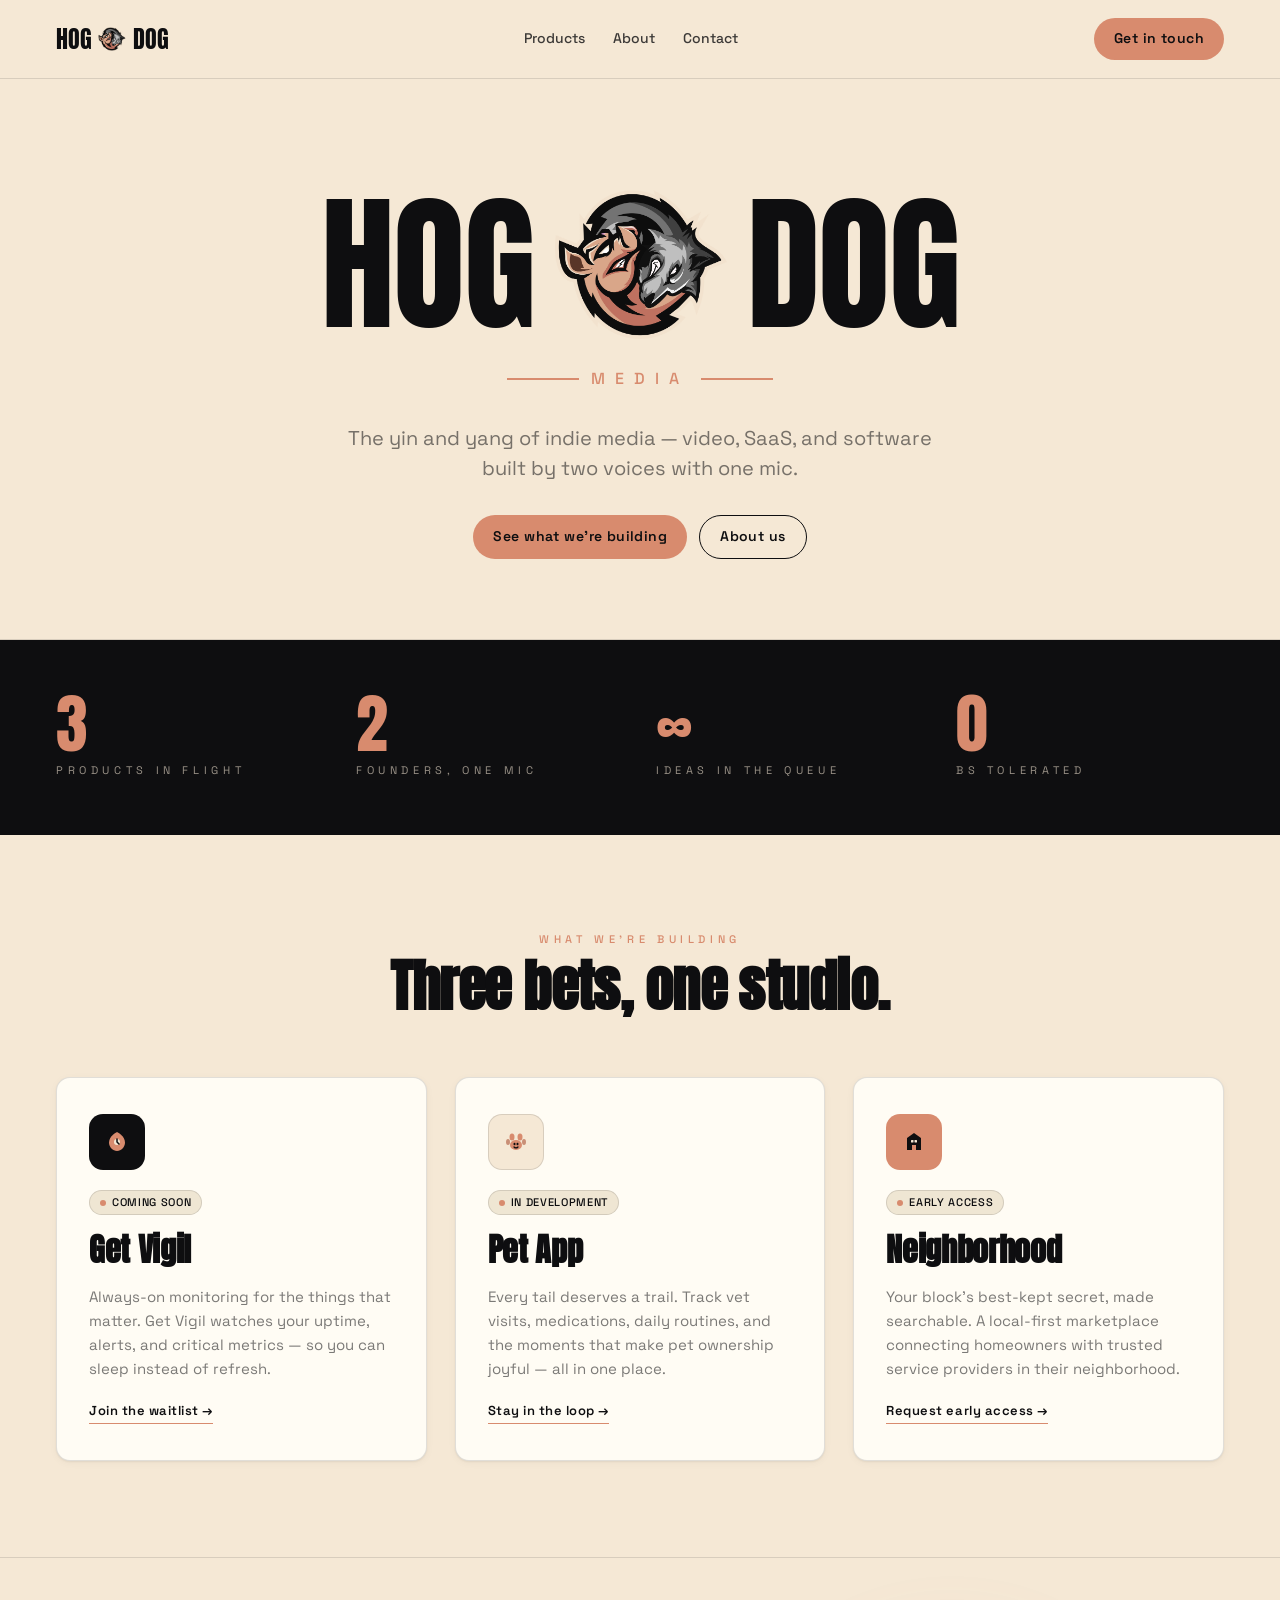
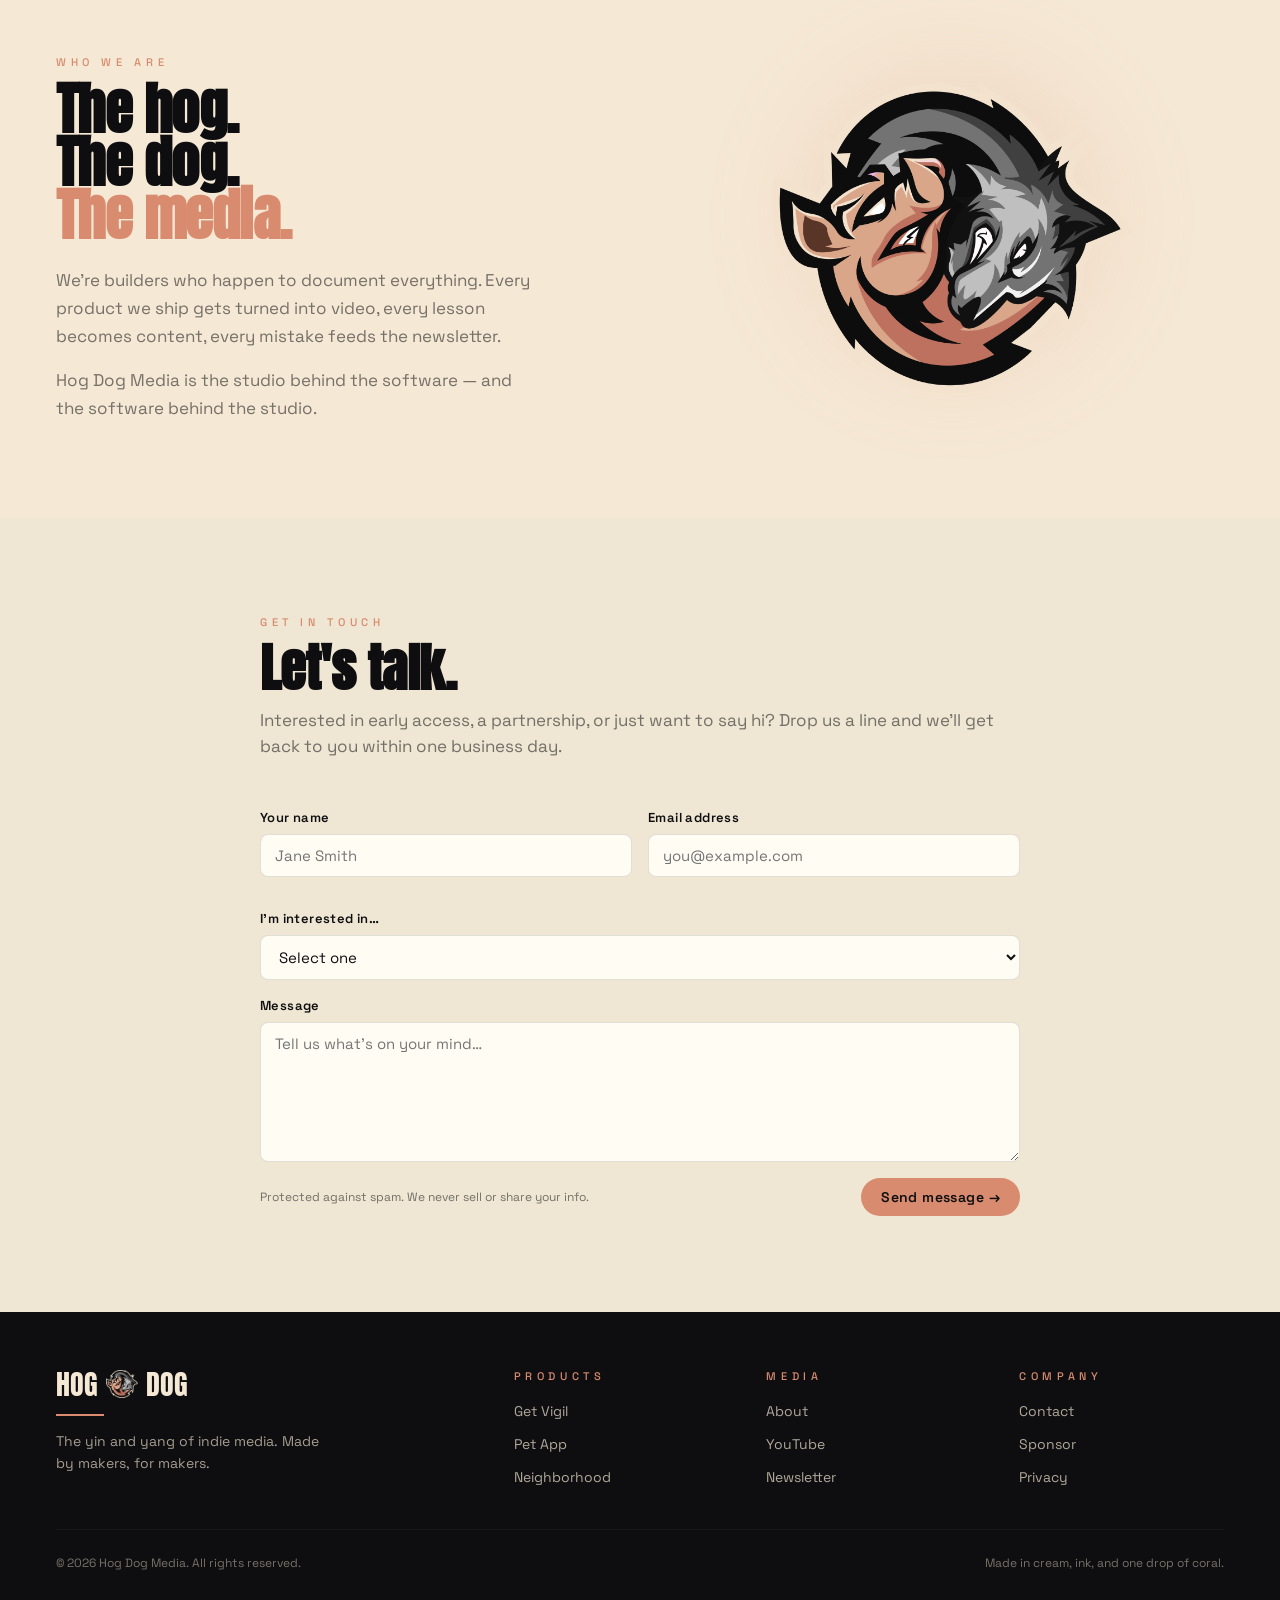
==== index.html @ 194b29c7 "Add landing page with V2 logo hero and product teasers - index.html: landing page with V2 Cream/Anto" ====
<!doctype html>
<html lang="en">
<head>
  <meta charset="utf-8">
  <title>Hog Dog Media</title>
  <meta name="viewport" content="width=device-width, initial-scale=1">
  <meta name="description" content="The yin and yang of indie media. Video, SaaS, and software — built by two voices with one mic.">

  <!-- Netlify identity / form detection -->
  <script>if(window.netlifyIdentity){window.netlifyIdentity.on("init",u=>{if(!u){window.netlifyIdentity.on("login",()=>{document.location.href="/admin/"})}})}</script>

  <link rel="preconnect" href="https://fonts.googleapis.com">
  <link rel="preconnect" href="https://fonts.gstatic.com" crossorigin>
  <link href="https://fonts.googleapis.com/css2?family=Anton&family=Space+Grotesk:wght@400;500;600;700&family=Fraunces:opsz,wght@9..144,400;9..144,600;9..144,800&display=swap" rel="stylesheet">

  <style>
    *, *::before, *::after { box-sizing: border-box; margin: 0; padding: 0; }

    :root {
      --cream:       #F5E8D5;
      --paper:       #EFE6D3;
      --ink:         #0E0E10;
      --coral:       #D88B6E;
      --coral-deep:  #B86A4D;
      --mute:        rgba(14,14,16,0.55);
      --line:        rgba(14,14,16,0.12);
      --font-display:'Anton', sans-serif;
      --font-body:   'Space Grotesk', system-ui, sans-serif;
      --font-serif:  'Fraunces', Georgia, serif;
    }

    html { scroll-behavior: smooth; }

    body {
      background: var(--cream);
      color: var(--ink);
      font-family: var(--font-body);
      font-size: 16px;
      line-height: 1.55;
      -webkit-font-smoothing: antialiased;
    }

    /* ── NAV ─────────────────────────────────── */
    .nav {
      position: sticky;
      top: 0;
      z-index: 100;
      background: var(--cream);
      border-bottom: 1px solid var(--line);
      padding: 18px 56px;
      display: flex;
      align-items: center;
      justify-content: space-between;
    }

    .nav-logo {
      display: inline-flex;
      align-items: center;
      gap: 7px;
      text-decoration: none;
      color: var(--ink);
    }
    .nav-logo .word {
      font-family: var(--font-display);
      font-size: 24px;
      line-height: 0.86;
      letter-spacing: -0.01em;
    }
    .nav-logo img { width: 28px; height: 28px; object-fit: contain; }

    .nav-links {
      display: flex;
      gap: 28px;
      list-style: none;
      font-size: 14px;
      font-weight: 500;
    }
    .nav-links a {
      color: var(--ink);
      text-decoration: none;
      opacity: 0.8;
      transition: opacity .15s;
    }
    .nav-links a:hover { opacity: 1; }

    .btn {
      display: inline-flex;
      align-items: center;
      gap: 6px;
      border: none;
      border-radius: 999px;
      padding: 10px 20px;
      font-family: var(--font-body);
      font-weight: 600;
      font-size: 14px;
      letter-spacing: 0.03em;
      cursor: pointer;
      text-decoration: none;
      transition: transform .15s, background .15s;
    }
    .btn:hover { transform: translateY(-1px); }
    .btn--coral { background: var(--coral); color: var(--ink); }
    .btn--coral:hover { background: var(--coral-deep); }
    .btn--ghost { background: transparent; color: var(--ink); border: 1.5px solid var(--ink); }

    /* ── HERO ────────────────────────────────── */
    .hero {
      padding: 100px 56px 80px;
      display: flex;
      flex-direction: column;
      align-items: center;
      text-align: center;
      gap: 32px;
    }

    .hero-logo {
      display: inline-flex;
      flex-direction: column;
      align-items: center;
      gap: 16px;
    }
    .hero-logo-row {
      display: flex;
      align-items: center;
      gap: 20px;
    }
    .hero-logo .word {
      font-family: var(--font-display);
      font-size: 148px;
      line-height: 0.86;
      letter-spacing: -0.01em;
      color: var(--ink);
    }
    .hero-logo img {
      width: 172px;
      height: 172px;
      object-fit: contain;
    }
    .hero-logo-tag {
      display: flex;
      align-items: center;
      gap: 12px;
    }
    .hero-logo-tag .rule {
      width: 72px;
      height: 2px;
      background: var(--coral);
    }
    .hero-logo-tag .label {
      font-family: var(--font-body);
      font-weight: 500;
      font-size: 16px;
      letter-spacing: 0.62em;
      color: var(--coral);
      text-transform: uppercase;
    }

    .hero-tagline {
      max-width: 600px;
      font-size: 20px;
      line-height: 1.5;
      color: var(--mute);
    }

    .hero-cta {
      display: flex;
      gap: 12px;
    }

    /* ── DIVIDER ─────────────────────────────── */
    .section-divider {
      width: 100%;
      height: 1px;
      background: var(--line);
    }

    /* ── PRODUCTS ────────────────────────────── */
    .products {
      padding: 96px 56px;
    }

    .section-header {
      text-align: center;
      margin-bottom: 64px;
    }
    .eyebrow {
      font-family: var(--font-body);
      font-size: 11px;
      font-weight: 500;
      letter-spacing: 0.42em;
      text-transform: uppercase;
      color: var(--coral);
      display: block;
      margin-bottom: 12px;
    }
    .section-title {
      font-family: var(--font-display);
      font-size: 56px;
      line-height: 0.95;
      letter-spacing: -0.01em;
    }

    .products-grid {
      display: grid;
      grid-template-columns: repeat(3, 1fr);
      gap: 28px;
    }

    .product-card {
      background: #FFFCF4;
      border: 1px solid var(--line);
      border-radius: 14px;
      padding: 36px 32px;
      display: flex;
      flex-direction: column;
      gap: 20px;
      transition: transform .2s, box-shadow .2s;
      box-shadow: 0 1px 2px rgba(14,14,16,0.06), 0 2px 8px rgba(14,14,16,0.04);
    }
    .product-card:hover {
      transform: translateY(-3px);
      box-shadow: 0 8px 24px rgba(14,14,16,0.10), 0 16px 40px rgba(14,14,16,0.07);
    }

    .product-icon {
      width: 56px;
      height: 56px;
      border-radius: 14px;
      display: flex;
      align-items: center;
      justify-content: center;
      font-size: 26px;
    }
    .product-icon--vigil   { background: #0E0E10; }
    .product-icon--pet     { background: #F5E8D5; border: 1px solid var(--line); }
    .product-icon--service { background: var(--coral); }

    .product-status {
      display: inline-flex;
      align-items: center;
      gap: 6px;
      background: var(--paper);
      border: 1px solid var(--line);
      border-radius: 999px;
      padding: 3px 10px;
      font-size: 11px;
      font-weight: 500;
      letter-spacing: 0.06em;
      text-transform: uppercase;
      width: fit-content;
    }
    .product-status::before {
      content: '';
      width: 6px;
      height: 6px;
      border-radius: 50%;
      background: var(--coral);
      display: block;
    }
    .product-status--live::before  { background: #3CB371; }
    .product-status--soon::before  { background: var(--coral); }

    .product-name {
      font-family: var(--font-display);
      font-size: 32px;
      line-height: 0.95;
      letter-spacing: -0.01em;
    }

    .product-desc {
      font-size: 15px;
      line-height: 1.6;
      color: var(--mute);
      flex: 1;
    }

    .product-link {
      display: inline-flex;
      align-items: center;
      gap: 6px;
      font-size: 13px;
      font-weight: 600;
      letter-spacing: 0.04em;
      color: var(--ink);
      text-decoration: none;
      border-bottom: 1.5px solid var(--coral);
      padding-bottom: 1px;
      width: fit-content;
      transition: color .15s;
    }
    .product-link:hover { color: var(--coral); }

    /* ── STATS ───────────────────────────────── */
    .stats {
      background: var(--ink);
      color: var(--cream);
      padding: 56px;
      display: grid;
      grid-template-columns: repeat(4, 1fr);
      gap: 32px;
    }
    .stat-number {
      font-family: var(--font-display);
      font-size: 64px;
      color: var(--coral);
      line-height: 0.9;
    }
    .stat-label {
      font-size: 11px;
      letter-spacing: 0.42em;
      text-transform: uppercase;
      opacity: 0.6;
      margin-top: 8px;
    }

    /* ── CONTACT ─────────────────────────────── */
    .contact {
      background: var(--paper);
      padding: 96px 56px;
    }
    .contact-inner {
      max-width: 760px;
      margin: 0 auto;
    }
    .contact-header {
      margin-bottom: 48px;
    }
    .contact-title {
      font-family: var(--font-display);
      font-size: 52px;
      line-height: 0.95;
      letter-spacing: -0.01em;
      margin-top: 10px;
    }
    .contact-subtitle {
      font-size: 17px;
      color: var(--mute);
      margin-top: 14px;
      line-height: 1.55;
    }

    .form-row {
      display: grid;
      grid-template-columns: 1fr 1fr;
      gap: 16px;
      margin-bottom: 16px;
    }
    .form-group {
      display: flex;
      flex-direction: column;
      gap: 6px;
      margin-bottom: 16px;
    }
    .form-label {
      font-size: 13px;
      font-weight: 600;
      letter-spacing: 0.03em;
    }
    .form-input,
    .form-select,
    .form-textarea {
      background: #FFFCF4;
      border: 1.5px solid var(--line);
      border-radius: 8px;
      padding: 11px 14px;
      font-family: var(--font-body);
      font-size: 15px;
      color: var(--ink);
      outline: none;
      transition: border-color .15s;
      width: 100%;
    }
    .form-input:focus,
    .form-select:focus,
    .form-textarea:focus { border-color: var(--coral); }
    .form-textarea { resize: vertical; min-height: 140px; }
    .form-select { cursor: pointer; }

    /* honeypot — visually hidden */
    .form-hp {
      position: absolute;
      left: -9999px;
      opacity: 0;
      height: 0;
      width: 0;
    }

    .form-footer {
      display: flex;
      align-items: center;
      justify-content: space-between;
      margin-top: 8px;
      flex-wrap: wrap;
      gap: 16px;
    }
    .form-note {
      font-size: 12px;
      color: var(--mute);
    }
    .form-success {
      display: none;
      background: #F0FAF4;
      border: 1px solid rgba(60,179,113,0.3);
      border-radius: 10px;
      padding: 20px 24px;
      font-size: 15px;
      color: #1a5c37;
      margin-top: 20px;
    }

    /* ── FOOTER ──────────────────────────────── */
    footer {
      background: var(--ink);
      color: var(--cream);
      padding: 56px;
    }
    .footer-grid {
      display: grid;
      grid-template-columns: 2fr 1fr 1fr 1fr;
      gap: 48px;
      margin-bottom: 40px;
    }
    .footer-logo {
      display: inline-flex;
      align-items: center;
      gap: 8px;
      margin-bottom: 14px;
    }
    .footer-logo .word {
      font-family: var(--font-display);
      font-size: 28px;
      line-height: 0.86;
      color: var(--cream);
    }
    .footer-logo img { width: 32px; height: 32px; object-fit: contain; }
    .footer-tagline {
      font-size: 14px;
      opacity: 0.65;
      max-width: 280px;
      line-height: 1.6;
    }
    .footer-col-title {
      font-size: 11px;
      font-weight: 500;
      letter-spacing: 0.42em;
      text-transform: uppercase;
      color: var(--coral);
      margin-bottom: 14px;
    }
    .footer-links {
      list-style: none;
      display: flex;
      flex-direction: column;
      gap: 8px;
    }
    .footer-links a {
      font-size: 14px;
      opacity: 0.7;
      color: var(--cream);
      text-decoration: none;
      transition: opacity .15s;
    }
    .footer-links a:hover { opacity: 1; }
    .footer-bottom {
      border-top: 1px solid rgba(245,232,213,0.10);
      padding-top: 24px;
      display: flex;
      justify-content: space-between;
      font-size: 12px;
      opacity: 0.45;
    }

    /* ── RESPONSIVE ──────────────────────────── */
    @media (max-width: 960px) {
      .nav { padding: 18px 28px; }
      .nav-links { display: none; }

      .hero { padding: 72px 28px 60px; }
      .hero-logo .word { font-size: 88px; }
      .hero-logo img { width: 104px; height: 104px; }
      .hero-logo-tag .rule { width: 48px; }
      .hero-logo-tag .label { font-size: 13px; }

      .products { padding: 72px 28px; }
      .products-grid { grid-template-columns: 1fr; }

      .stats { padding: 40px 28px; grid-template-columns: repeat(2, 1fr); }

      .contact { padding: 72px 28px; }
      .form-row { grid-template-columns: 1fr; }

      footer { padding: 40px 28px; }
      .footer-grid { grid-template-columns: 1fr 1fr; }
      .footer-bottom { flex-direction: column; gap: 8px; }
    }
  </style>
</head>
<body>

  <!-- ── NAV ──────────────────────────────────── -->
  <nav class="nav">
    <a href="#" class="nav-logo" aria-label="Hog Dog Media home">
      <span class="word">HOG</span>
      <img src="project/assets/mascot-circle.png" alt="">
      <span class="word">DOG</span>
    </a>
    <ul class="nav-links">
      <li><a href="#products">Products</a></li>
      <li><a href="#about">About</a></li>
      <li><a href="#contact">Contact</a></li>
    </ul>
    <a href="#contact" class="btn btn--coral">Get in touch</a>
  </nav>

  <!-- ── HERO ─────────────────────────────────── -->
  <section class="hero">
    <div class="hero-logo" role="img" aria-label="Hog Dog Media">
      <div class="hero-logo-row">
        <span class="word">HOG</span>
        <img src="project/assets/mascot-circle.png" alt="">
        <span class="word">DOG</span>
      </div>
      <div class="hero-logo-tag">
        <span class="rule"></span>
        <span class="label">Media</span>
        <span class="rule"></span>
      </div>
    </div>

    <p class="hero-tagline">
      The yin and yang of indie media — video, SaaS, and software
      built by two voices with one mic.
    </p>

    <div class="hero-cta">
      <a href="#products" class="btn btn--coral">See what we're building</a>
      <a href="#about" class="btn btn--ghost">About us</a>
    </div>
  </section>

  <div class="section-divider"></div>

  <!-- ── STATS ─────────────────────────────────── -->
  <section class="stats">
    <div>
      <div class="stat-number">3</div>
      <div class="stat-label">Products in flight</div>
    </div>
    <div>
      <div class="stat-number">2</div>
      <div class="stat-label">Founders, one mic</div>
    </div>
    <div>
      <div class="stat-number">∞</div>
      <div class="stat-label">Ideas in the queue</div>
    </div>
    <div>
      <div class="stat-number">0</div>
      <div class="stat-label">BS tolerated</div>
    </div>
  </section>

  <!-- ── PRODUCTS ──────────────────────────────── -->
  <section class="products" id="products">
    <div class="section-header">
      <span class="eyebrow">What we're building</span>
      <h2 class="section-title">Three bets, one studio.</h2>
    </div>

    <div class="products-grid">

      <!-- Get Vigil -->
      <div class="product-card">
        <div class="product-icon product-icon--vigil" aria-hidden="true">
          <svg width="28" height="28" viewBox="0 0 28 28" fill="none">
            <path d="M14 4C14 4 6 8 6 14.5C6 19.1944 9.80558 23 14 23C18.1944 23 22 19.1944 22 14.5C22 8 14 4 14 4Z" fill="#D88B6E"/>
            <circle cx="14" cy="14" r="3" fill="#F5E8D5"/>
            <path d="M14 11V14L16 16" stroke="#0E0E10" stroke-width="1.5" stroke-linecap="round"/>
          </svg>
        </div>
        <span class="product-status product-status--soon">Coming soon</span>
        <h3 class="product-name">Get Vigil</h3>
        <p class="product-desc">
          Always-on monitoring for the things that matter. Get Vigil watches your uptime, alerts,
          and critical metrics — so you can sleep instead of refresh.
        </p>
        <a href="#contact" class="product-link">Join the waitlist →</a>
      </div>

      <!-- Pet App -->
      <div class="product-card">
        <div class="product-icon product-icon--pet" aria-hidden="true">
          <svg width="28" height="28" viewBox="0 0 28 28" fill="none">
            <ellipse cx="10" cy="9" rx="2.5" ry="3.5" fill="#D88B6E"/>
            <ellipse cx="18" cy="9" rx="2.5" ry="3.5" fill="#D88B6E"/>
            <ellipse cx="6"  cy="14" rx="2" ry="3" fill="#C98F76"/>
            <ellipse cx="22" cy="14" rx="2" ry="3" fill="#C98F76"/>
            <ellipse cx="14" cy="17" rx="6" ry="5" fill="#D88B6E"/>
            <ellipse cx="12.5" cy="16" rx="1" ry="1.2" fill="#0E0E10"/>
            <ellipse cx="15.5" cy="16" rx="1" ry="1.2" fill="#0E0E10"/>
            <path d="M12 19 Q14 21 16 19" stroke="#0E0E10" stroke-width="1.2" stroke-linecap="round" fill="none"/>
          </svg>
        </div>
        <span class="product-status product-status--soon">In development</span>
        <h3 class="product-name">Pet App</h3>
        <p class="product-desc">
          Every tail deserves a trail. Track vet visits, medications, daily routines,
          and the moments that make pet ownership joyful — all in one place.
        </p>
        <a href="#contact" class="product-link">Stay in the loop →</a>
      </div>

      <!-- Service Provider Neighborhood Clone -->
      <div class="product-card">
        <div class="product-icon product-icon--service" aria-hidden="true">
          <svg width="28" height="28" viewBox="0 0 28 28" fill="none">
            <path d="M14 5L7 10V22H12V17H16V22H21V10L14 5Z" fill="#0E0E10"/>
            <rect x="11" y="12" width="2.5" height="2.5" rx="0.5" fill="#F5E8D5"/>
            <rect x="14.5" y="12" width="2.5" height="2.5" rx="0.5" fill="#F5E8D5"/>
          </svg>
        </div>
        <span class="product-status product-status--soon">Early access</span>
        <h3 class="product-name">Neighborhood</h3>
        <p class="product-desc">
          Your block's best-kept secret, made searchable. A local-first marketplace
          connecting homeowners with trusted service providers in their neighborhood.
        </p>
        <a href="#contact" class="product-link">Request early access →</a>
      </div>

    </div>
  </section>

  <div class="section-divider"></div>

  <!-- ── ABOUT ──────────────────────────────────── -->
  <section style="padding: 96px 56px; display: grid; grid-template-columns: 1fr 1fr; gap: 80px; align-items: center;" id="about">
    <div>
      <span class="eyebrow">Who we are</span>
      <h2 style="font-family: var(--font-display); font-size: 56px; line-height: 0.95; letter-spacing: -0.01em; margin-top: 10px;">
        The hog.<br>The dog.<br><span style="color: var(--coral);">The media.</span>
      </h2>
      <p style="font-size: 17px; color: var(--mute); margin-top: 24px; line-height: 1.65; max-width: 480px;">
        We're builders who happen to document everything. Every product we ship
        gets turned into video, every lesson becomes content, every mistake feeds the newsletter.
      </p>
      <p style="font-size: 17px; color: var(--mute); margin-top: 16px; line-height: 1.65; max-width: 480px;">
        Hog Dog Media is the studio behind the software — and the software behind the studio.
      </p>
    </div>
    <div style="display: flex; justify-content: center; position: relative;">
      <div style="position: absolute; width: 320px; height: 320px; border-radius: 50%; background: var(--coral); opacity: 0.14; filter: blur(48px);"></div>
      <img src="project/assets/mascot-circle.png" alt="Hog Dog mascot" style="width: 360px; height: 360px; object-fit: contain; position: relative;">
    </div>
  </section>

  <!-- ── CONTACT ────────────────────────────────── -->
  <section class="contact" id="contact">
    <div class="contact-inner">
      <div class="contact-header">
        <span class="eyebrow">Get in touch</span>
        <h2 class="contact-title">Let's talk.</h2>
        <p class="contact-subtitle">
          Interested in early access, a partnership, or just want to say hi?
          Drop us a line and we'll get back to you within one business day.
        </p>
      </div>

      <!-- Netlify form — data-netlify="true" enables form handling -->
      <!-- data-netlify-honeypot="bot-field" adds spam filtering -->
      <form
        name="contact"
        method="POST"
        data-netlify="true"
        data-netlify-honeypot="bot-field"
        id="contactForm"
      >
        <!-- Netlify requires a hidden input with the form name -->
        <input type="hidden" name="form-name" value="contact">

        <!-- Honeypot field — bots fill this in, humans don't see it -->
        <div class="form-hp" aria-hidden="true">
          <label>Don't fill this out if you're human: <input name="bot-field" tabindex="-1" autocomplete="off"></label>
        </div>

        <div class="form-row">
          <div class="form-group">
            <label class="form-label" for="cf-name">Your name</label>
            <input class="form-input" type="text" id="cf-name" name="name" placeholder="Jane Smith" required autocomplete="name">
          </div>
          <div class="form-group">
            <label class="form-label" for="cf-email">Email address</label>
            <input class="form-input" type="email" id="cf-email" name="email" placeholder="you@example.com" required autocomplete="email">
          </div>
        </div>

        <div class="form-group">
          <label class="form-label" for="cf-interest">I'm interested in…</label>
          <select class="form-select" id="cf-interest" name="interest" required>
            <option value="" disabled selected>Select one</option>
            <option value="get-vigil">Get Vigil — monitoring waitlist</option>
            <option value="pet-app">Pet App — early access</option>
            <option value="neighborhood">Neighborhood — service marketplace</option>
            <option value="partnership">Partnership / sponsorship</option>
            <option value="media">Media / press inquiry</option>
            <option value="other">Something else</option>
          </select>
        </div>

        <div class="form-group">
          <label class="form-label" for="cf-message">Message</label>
          <textarea class="form-textarea" id="cf-message" name="message" placeholder="Tell us what's on your mind…" required></textarea>
        </div>

        <div class="form-footer">
          <span class="form-note">
            Protected against spam. We never sell or share your info.
          </span>
          <button type="submit" class="btn btn--coral">Send message →</button>
        </div>
      </form>

      <div class="form-success" id="formSuccess" role="alert">
        ✓ Message sent! We'll be in touch within one business day.
      </div>
    </div>
  </section>

  <!-- ── FOOTER ─────────────────────────────────── -->
  <footer>
    <div class="footer-grid">
      <div>
        <div class="footer-logo">
          <span class="word">HOG</span>
          <img src="project/assets/mascot-circle.png" alt="">
          <span class="word">DOG</span>
        </div>
        <div style="height: 2px; background: var(--coral); width: 48px; margin-bottom: 14px;"></div>
        <p class="footer-tagline">The yin and yang of indie media. Made by makers, for makers.</p>
      </div>
      <div>
        <div class="footer-col-title">Products</div>
        <ul class="footer-links">
          <li><a href="#contact">Get Vigil</a></li>
          <li><a href="#contact">Pet App</a></li>
          <li><a href="#contact">Neighborhood</a></li>
        </ul>
      </div>
      <div>
        <div class="footer-col-title">Media</div>
        <ul class="footer-links">
          <li><a href="#about">About</a></li>
          <li><a href="#">YouTube</a></li>
          <li><a href="#">Newsletter</a></li>
        </ul>
      </div>
      <div>
        <div class="footer-col-title">Company</div>
        <ul class="footer-links">
          <li><a href="#contact">Contact</a></li>
          <li><a href="#">Sponsor</a></li>
          <li><a href="#">Privacy</a></li>
        </ul>
      </div>
    </div>
    <div class="footer-bottom">
      <span>© 2026 Hog Dog Media. All rights reserved.</span>
      <span>Made in cream, ink, and one drop of coral.</span>
    </div>
  </footer>

  <script>
    // Handle Netlify form AJAX submission for single-page feel
    const form = document.getElementById('contactForm');
    const success = document.getElementById('formSuccess');

    form.addEventListener('submit', async (e) => {
      e.preventDefault();
      const btn = form.querySelector('[type="submit"]');
      const original = btn.textContent;
      btn.textContent = 'Sending…';
      btn.disabled = true;

      try {
        const data = new FormData(form);
        const body = new URLSearchParams(data).toString();
        await fetch('/', {
          method: 'POST',
          headers: { 'Content-Type': 'application/x-www-form-urlencoded' },
          body,
        });
        form.style.display = 'none';
        success.style.display = 'block';
        success.scrollIntoView({ behavior: 'smooth', block: 'nearest' });
      } catch {
        btn.textContent = original;
        btn.disabled = false;
        alert('Something went wrong. Please try again or email us directly.');
      }
    });
  </script>

</body>
</html>
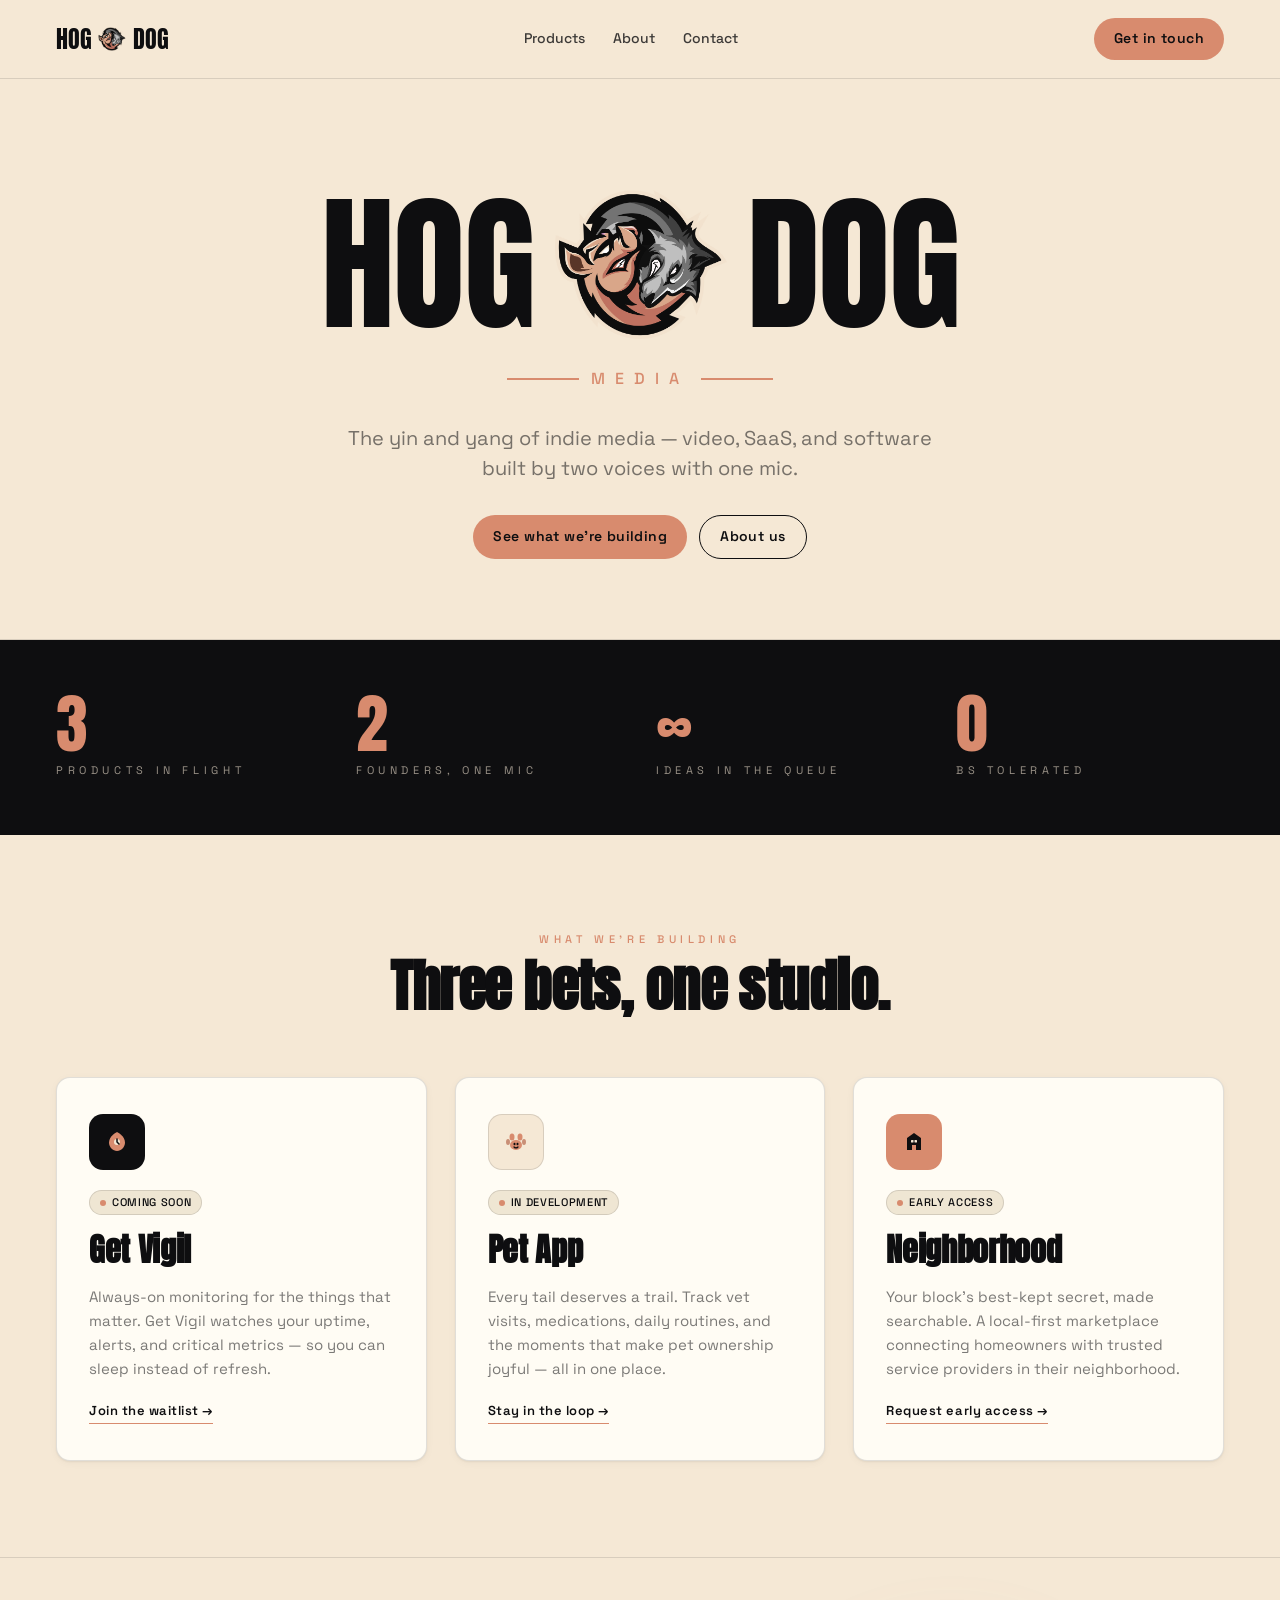
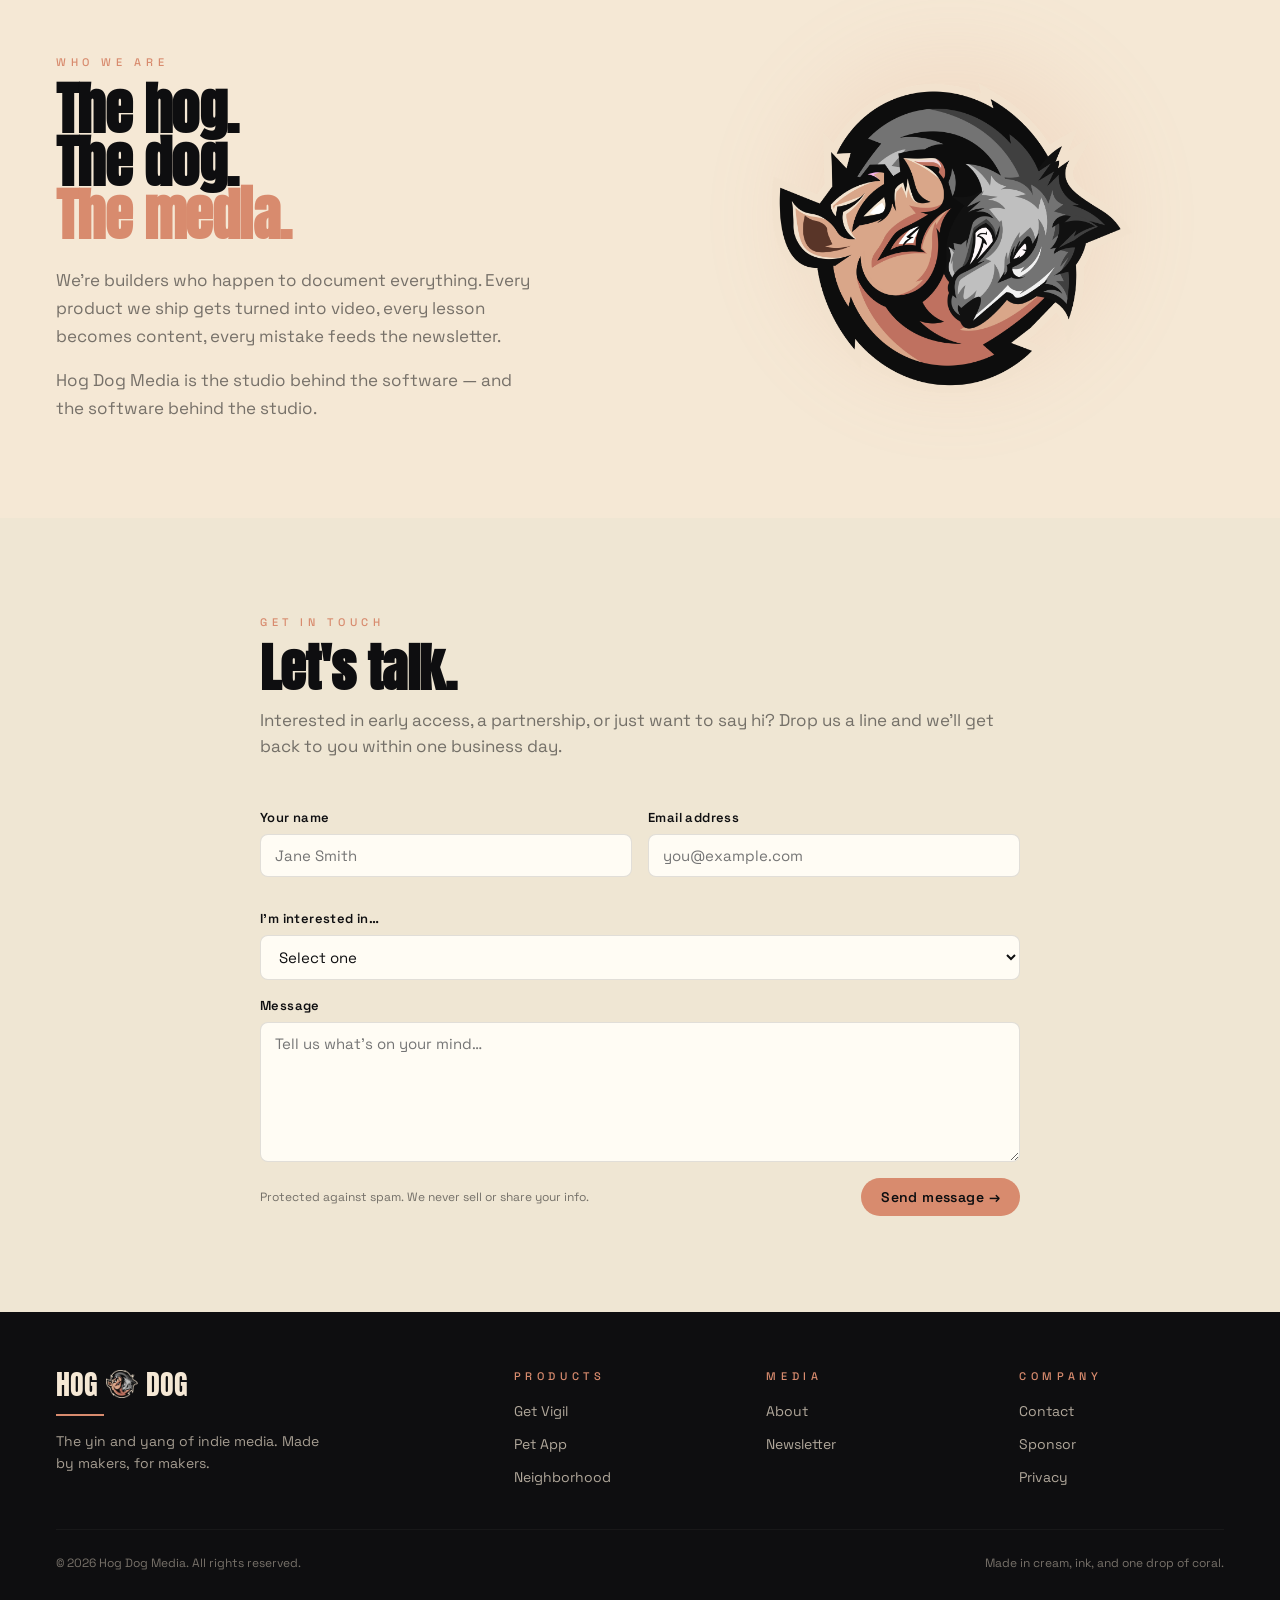
==== commit 5a629b80: "Add privacy page, newsletter modal, sponsor preselect - New /privacy.html with matching site styling" ====
--- a/index.html
+++ b/index.html
@@ -468,6 +468,77 @@
       justify-content: space-between;
       font-size: 12px;
       opacity: 0.45;
+    }
+
+    /* ── MODAL ───────────────────────────────── */
+    .modal-backdrop {
+      position: fixed;
+      inset: 0;
+      background: rgba(14,14,16,0.55);
+      display: none;
+      align-items: center;
+      justify-content: center;
+      z-index: 1000;
+      padding: 24px;
+    }
+    .modal-backdrop.is-open { display: flex; }
+    .modal {
+      background: var(--cream);
+      border-radius: 16px;
+      max-width: 480px;
+      width: 100%;
+      padding: 36px 32px 32px;
+      position: relative;
+      box-shadow: 0 24px 60px rgba(14,14,16,0.30);
+    }
+    .modal-close {
+      position: absolute;
+      top: 14px;
+      right: 14px;
+      background: transparent;
+      border: none;
+      font-size: 22px;
+      line-height: 1;
+      cursor: pointer;
+      color: var(--ink);
+      opacity: 0.6;
+      padding: 6px 10px;
+      border-radius: 999px;
+    }
+    .modal-close:hover { opacity: 1; background: var(--paper); }
+    .modal-eyebrow {
+      font-family: var(--font-body);
+      font-size: 11px;
+      font-weight: 500;
+      letter-spacing: 0.42em;
+      text-transform: uppercase;
+      color: var(--coral);
+      display: block;
+      margin-bottom: 10px;
+    }
+    .modal-title {
+      font-family: var(--font-display);
+      font-size: 36px;
+      line-height: 0.95;
+      letter-spacing: -0.01em;
+      margin-bottom: 10px;
+    }
+    .modal-subtitle {
+      font-size: 15px;
+      color: var(--mute);
+      margin-bottom: 22px;
+      line-height: 1.55;
+    }
+    .modal .form-footer { margin-top: 16px; }
+    .modal-success {
+      display: none;
+      background: #F0FAF4;
+      border: 1px solid rgba(60,179,113,0.3);
+      border-radius: 10px;
+      padding: 16px 18px;
+      font-size: 14px;
+      color: #1a5c37;
+      margin-top: 16px;
     }
 
     /* ── RESPONSIVE ──────────────────────────── */
@@ -750,16 +821,16 @@
         <div class="footer-col-title">Media</div>
         <ul class="footer-links">
           <li><a href="#about">About</a></li>
-          <li><a href="#">YouTube</a></li>
-          <li><a href="#">Newsletter</a></li>
+          <!-- <li><a href="#">YouTube</a></li> -->
+          <li><a href="#" id="newsletterLink">Newsletter</a></li>
         </ul>
       </div>
       <div>
         <div class="footer-col-title">Company</div>
         <ul class="footer-links">
           <li><a href="#contact">Contact</a></li>
-          <li><a href="#">Sponsor</a></li>
-          <li><a href="#">Privacy</a></li>
+          <li><a href="#contact" data-interest="partnership" id="sponsorLink">Sponsor</a></li>
+          <li><a href="/privacy.html">Privacy</a></li>
         </ul>
       </div>
     </div>
@@ -769,8 +840,58 @@
     </div>
   </footer>
 
+  <!-- ── NEWSLETTER MODAL ───────────────────────── -->
+  <div class="modal-backdrop" id="newsletterModal" role="dialog" aria-modal="true" aria-labelledby="newsletterTitle" hidden>
+    <div class="modal">
+      <button type="button" class="modal-close" id="newsletterClose" aria-label="Close">×</button>
+      <span class="modal-eyebrow">Newsletter</span>
+      <h3 class="modal-title" id="newsletterTitle">Get the dispatch.</h3>
+      <p class="modal-subtitle">
+        Behind-the-scenes notes from the studio — what we're building, what's broken,
+        and what we learned this week. No spam, unsubscribe anytime.
+      </p>
+
+      <form
+        name="newsletter"
+        method="POST"
+        data-netlify="true"
+        data-netlify-honeypot="bot-field"
+        id="newsletterForm"
+      >
+        <input type="hidden" name="form-name" value="newsletter">
+        <div class="form-hp" aria-hidden="true">
+          <label>Don't fill this out if you're human: <input name="bot-field" tabindex="-1" autocomplete="off"></label>
+        </div>
+
+        <div class="form-group">
+          <label class="form-label" for="nl-email">Email address</label>
+          <input class="form-input" type="email" id="nl-email" name="email" placeholder="you@example.com" required autocomplete="email">
+        </div>
+
+        <div class="form-footer">
+          <span class="form-note">No spam. Unsubscribe anytime.</span>
+          <button type="submit" class="btn btn--coral">Subscribe →</button>
+        </div>
+      </form>
+
+      <div class="modal-success" id="newsletterSuccess" role="alert">
+        ✓ You're in. Welcome to the dispatch.
+      </div>
+    </div>
+  </div>
+
+  <!--
+    Netlify needs a static HTML copy of every form at build time so it can detect
+    the fields. The dynamic forms above are JS-submitted; this hidden block is
+    purely for Netlify's parser.
+  -->
+  <form name="newsletter" netlify netlify-honeypot="bot-field" hidden>
+    <input type="email" name="email">
+    <input name="bot-field">
+  </form>
+
   <script>
-    // Handle Netlify form AJAX submission for single-page feel
+    // ── Contact form (AJAX submit) ─────────────────
     const form = document.getElementById('contactForm');
     const success = document.getElementById('formSuccess');
 
@@ -798,6 +919,62 @@
         alert('Something went wrong. Please try again or email us directly.');
       }
     });
+
+    // ── Sponsor link → preselect partnership in contact form ──
+    const sponsorLink = document.getElementById('sponsorLink');
+    sponsorLink.addEventListener('click', (e) => {
+      const select = document.getElementById('cf-interest');
+      if (select) select.value = 'partnership';
+    });
+
+    // ── Newsletter modal ───────────────────────────
+    const modal = document.getElementById('newsletterModal');
+    const newsletterLink = document.getElementById('newsletterLink');
+    const newsletterClose = document.getElementById('newsletterClose');
+    const nlForm = document.getElementById('newsletterForm');
+    const nlSuccess = document.getElementById('newsletterSuccess');
+
+    function openModal(e) {
+      if (e) e.preventDefault();
+      modal.hidden = false;
+      modal.classList.add('is-open');
+      setTimeout(() => document.getElementById('nl-email')?.focus(), 50);
+    }
+    function closeModal() {
+      modal.classList.remove('is-open');
+      modal.hidden = true;
+    }
+
+    newsletterLink.addEventListener('click', openModal);
+    newsletterClose.addEventListener('click', closeModal);
+    modal.addEventListener('click', (e) => { if (e.target === modal) closeModal(); });
+    document.addEventListener('keydown', (e) => {
+      if (e.key === 'Escape' && modal.classList.contains('is-open')) closeModal();
+    });
+
+    nlForm.addEventListener('submit', async (e) => {
+      e.preventDefault();
+      const btn = nlForm.querySelector('[type="submit"]');
+      const original = btn.textContent;
+      btn.textContent = 'Subscribing…';
+      btn.disabled = true;
+
+      try {
+        const data = new FormData(nlForm);
+        const body = new URLSearchParams(data).toString();
+        await fetch('/', {
+          method: 'POST',
+          headers: { 'Content-Type': 'application/x-www-form-urlencoded' },
+          body,
+        });
+        nlForm.style.display = 'none';
+        nlSuccess.style.display = 'block';
+      } catch {
+        btn.textContent = original;
+        btn.disabled = false;
+        alert('Something went wrong. Please try again.');
+      }
+    });
   </script>
 
 </body>
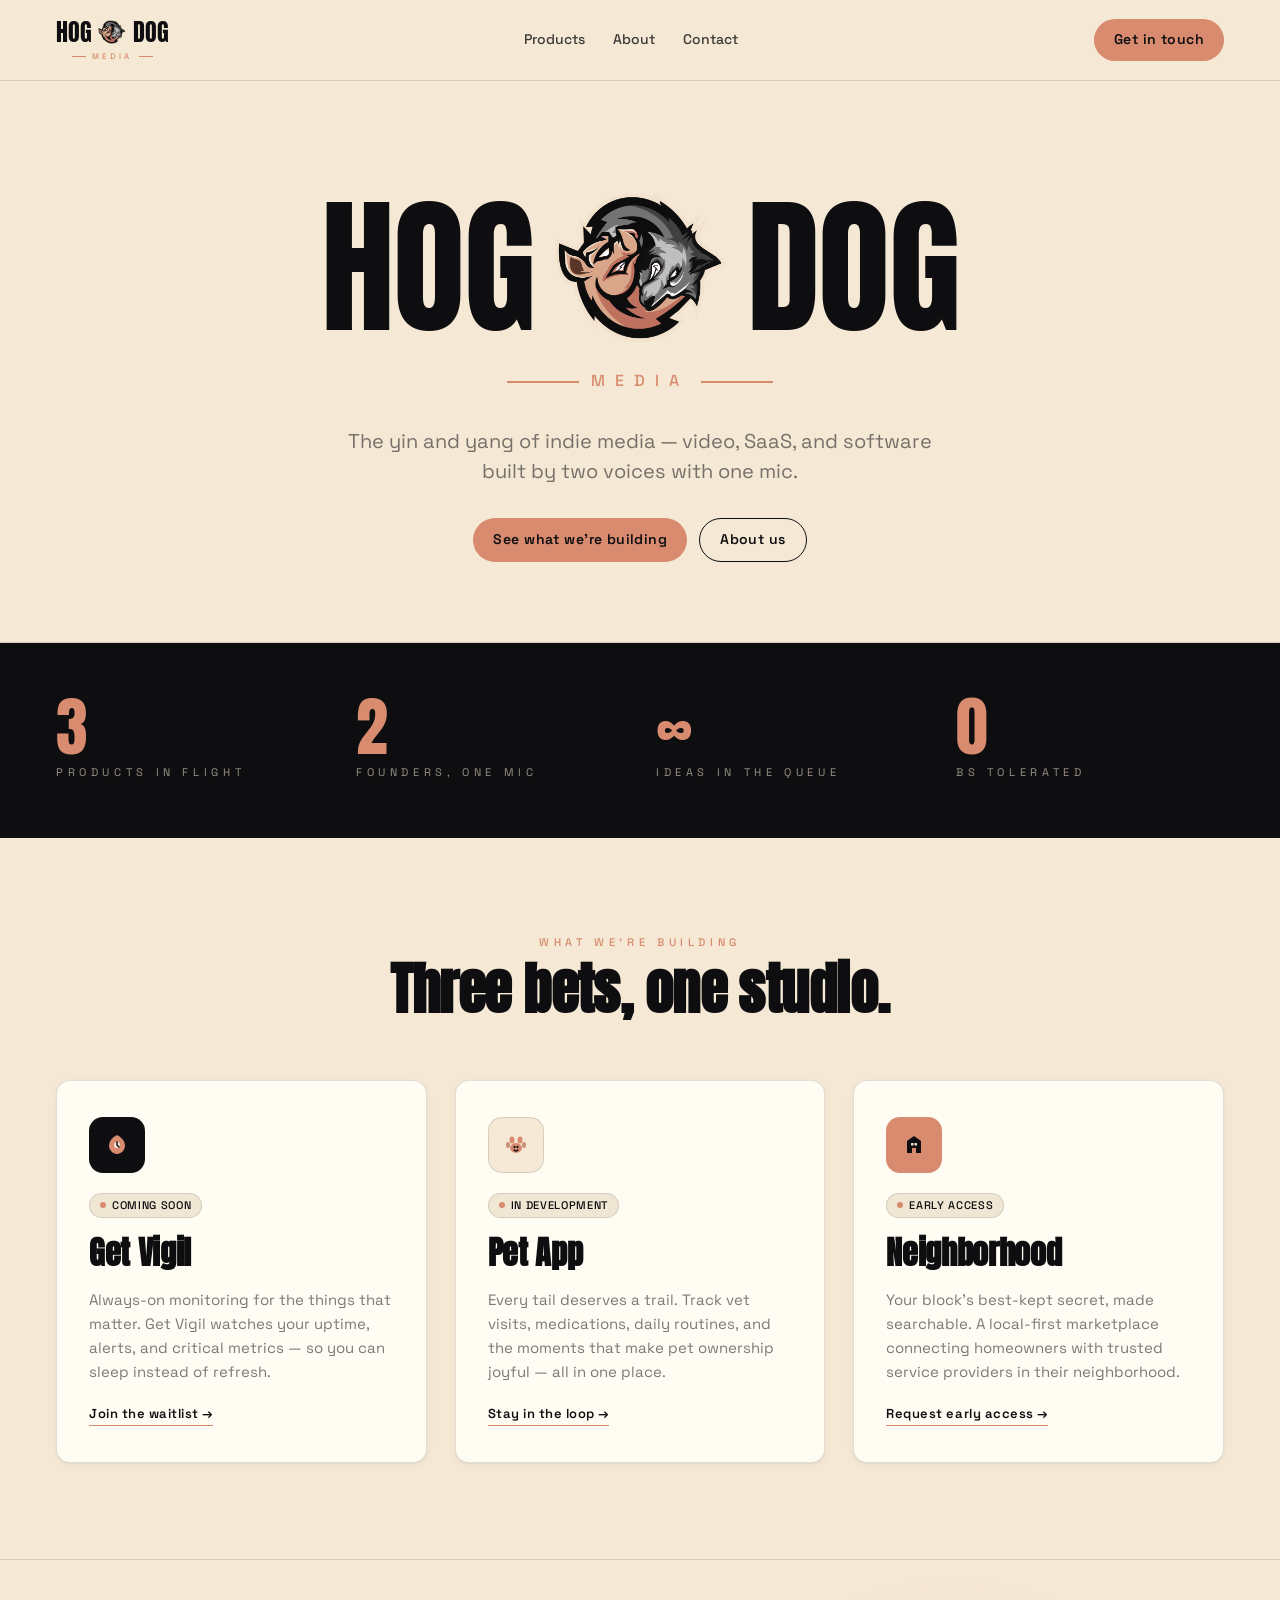
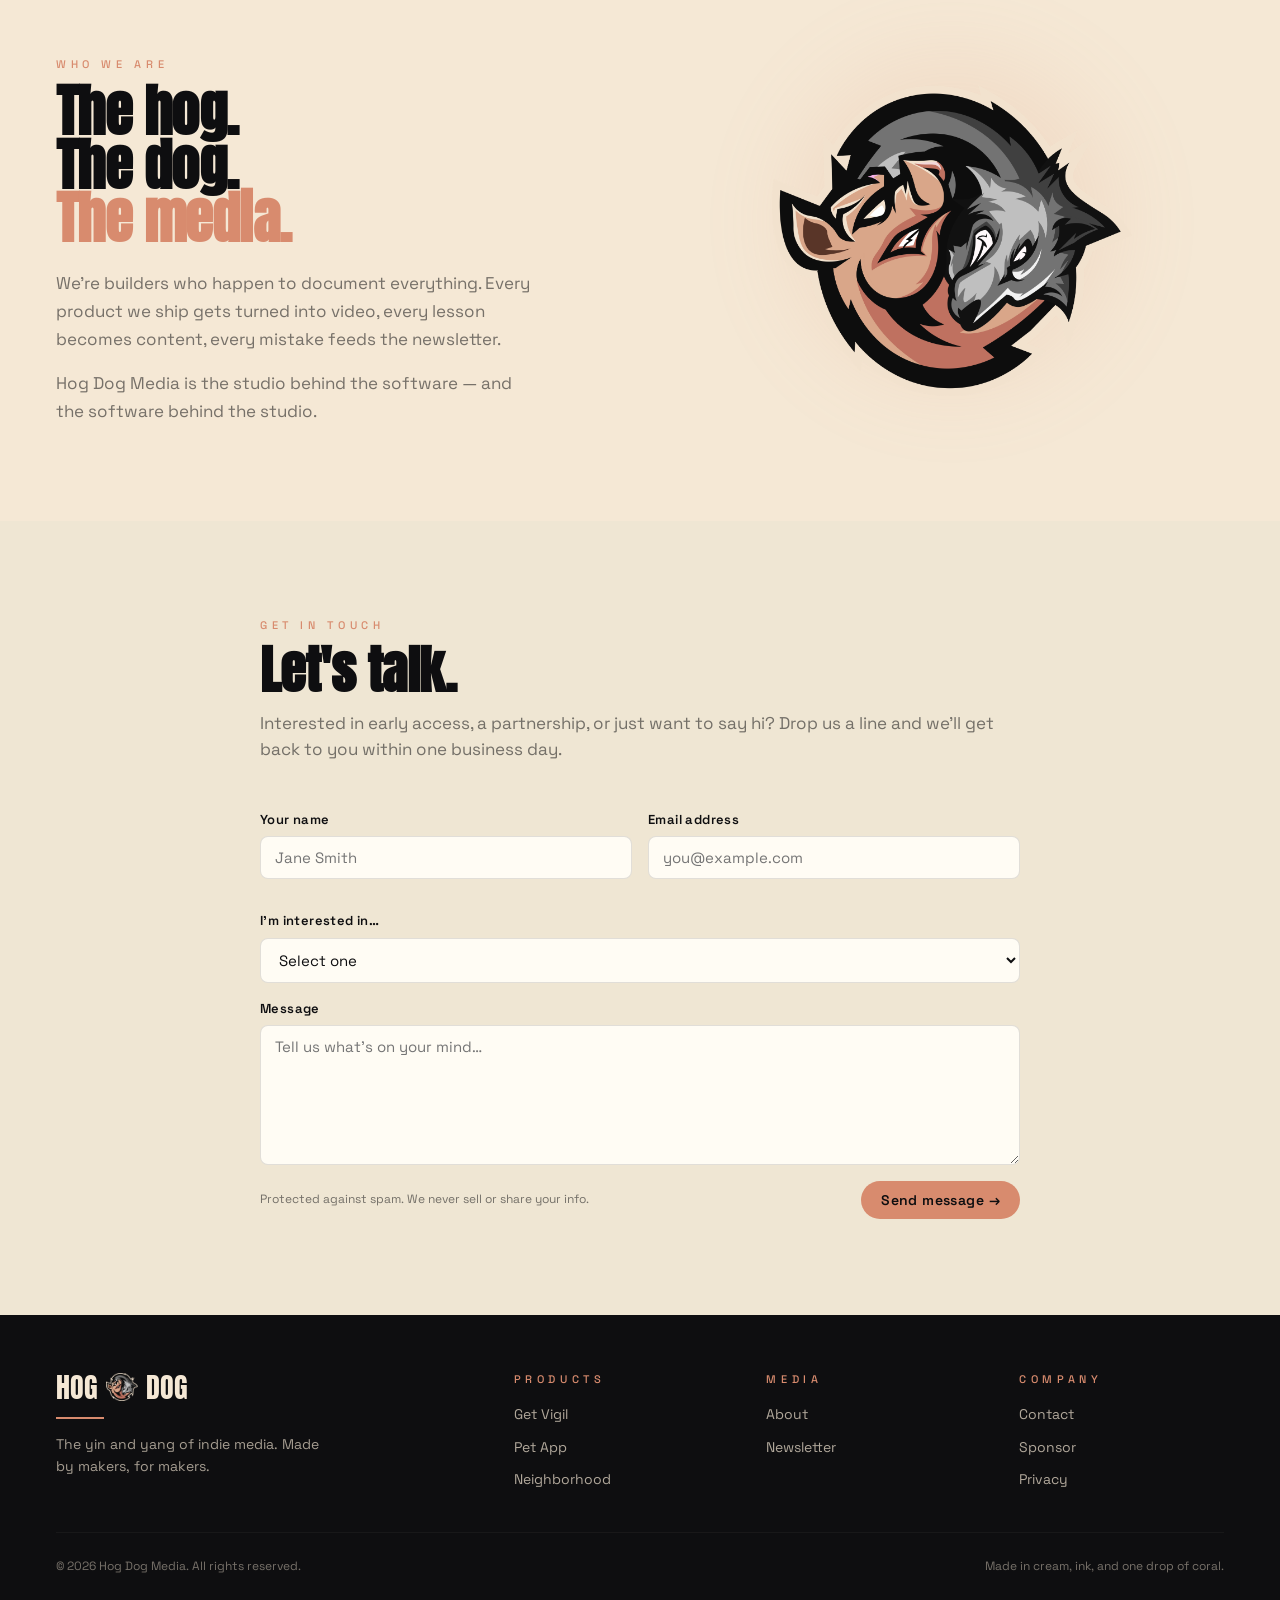
==== commit 020a7678: "Add MEDIA tag under nav logo The hero lockup includes a "MEDIA" caption under HOG·DOG, but the nav a" ====
--- a/index.html
+++ b/index.html
@@ -5,6 +5,16 @@
   <title>Hog Dog Media</title>
   <meta name="viewport" content="width=device-width, initial-scale=1">
   <meta name="description" content="The yin and yang of indie media. Video, SaaS, and software — built by two voices with one mic.">
+
+  <link rel="icon" type="image/png" sizes="16x16" href="/favicon-16.png">
+  <link rel="icon" type="image/png" sizes="32x32" href="/favicon-32.png">
+  <link rel="icon" type="image/png" sizes="48x48" href="/favicon-48.png">
+  <link rel="icon" type="image/png" sizes="64x64" href="/favicon-64.png">
+  <link rel="icon" type="image/png" sizes="192x192" href="/favicon-192.png">
+  <link rel="icon" type="image/png" sizes="512x512" href="/favicon-512.png">
+  <link rel="apple-touch-icon" sizes="180x180" href="/favicon-180.png">
+  <link rel="manifest" href="/site.webmanifest">
+  <meta name="theme-color" content="#F5E8D5">
 
   <!-- Netlify identity / form detection -->
   <script>if(window.netlifyIdentity){window.netlifyIdentity.on("init",u=>{if(!u){window.netlifyIdentity.on("login",()=>{document.location.href="/admin/"})}})}</script>
@@ -55,10 +65,16 @@
 
     .nav-logo {
       display: inline-flex;
-      align-items: center;
-      gap: 7px;
+      flex-direction: column;
+      align-items: center;
+      gap: 4px;
       text-decoration: none;
       color: var(--ink);
+    }
+    .nav-logo-row {
+      display: inline-flex;
+      align-items: center;
+      gap: 7px;
     }
     .nav-logo .word {
       font-family: var(--font-display);
@@ -67,6 +83,24 @@
       letter-spacing: -0.01em;
     }
     .nav-logo img { width: 28px; height: 28px; object-fit: contain; }
+    .nav-logo-tag {
+      display: flex;
+      align-items: center;
+      gap: 6px;
+    }
+    .nav-logo-tag .rule {
+      width: 14px;
+      height: 1px;
+      background: var(--coral);
+    }
+    .nav-logo-tag .label {
+      font-family: var(--font-body);
+      font-weight: 500;
+      font-size: 8px;
+      letter-spacing: 0.46em;
+      color: var(--coral);
+      text-transform: uppercase;
+    }
 
     .nav-links {
       display: flex;
@@ -571,9 +605,16 @@
   <!-- ── NAV ──────────────────────────────────── -->
   <nav class="nav">
     <a href="#" class="nav-logo" aria-label="Hog Dog Media home">
-      <span class="word">HOG</span>
-      <img src="project/assets/mascot-circle.png" alt="">
-      <span class="word">DOG</span>
+      <span class="nav-logo-row">
+        <span class="word">HOG</span>
+        <img src="project/assets/mascot-circle.png" alt="">
+        <span class="word">DOG</span>
+      </span>
+      <span class="nav-logo-tag" aria-hidden="true">
+        <span class="rule"></span>
+        <span class="label">Media</span>
+        <span class="rule"></span>
+      </span>
     </a>
     <ul class="nav-links">
       <li><a href="#products">Products</a></li>
@@ -879,16 +920,6 @@
       </div>
     </div>
   </div>
-
-  <!--
-    Netlify needs a static HTML copy of every form at build time so it can detect
-    the fields. The dynamic forms above are JS-submitted; this hidden block is
-    purely for Netlify's parser.
-  -->
-  <form name="newsletter" netlify netlify-honeypot="bot-field" hidden>
-    <input type="email" name="email">
-    <input name="bot-field">
-  </form>
 
   <script>
     // ── Contact form (AJAX submit) ─────────────────
@@ -962,11 +993,12 @@
       try {
         const data = new FormData(nlForm);
         const body = new URLSearchParams(data).toString();
-        await fetch('/', {
+        const response = await fetch('/', {
           method: 'POST',
           headers: { 'Content-Type': 'application/x-www-form-urlencoded' },
           body,
         });
+        if (!response.ok) throw new Error(`Newsletter signup failed (${response.status})`);
         nlForm.style.display = 'none';
         nlSuccess.style.display = 'block';
       } catch {
